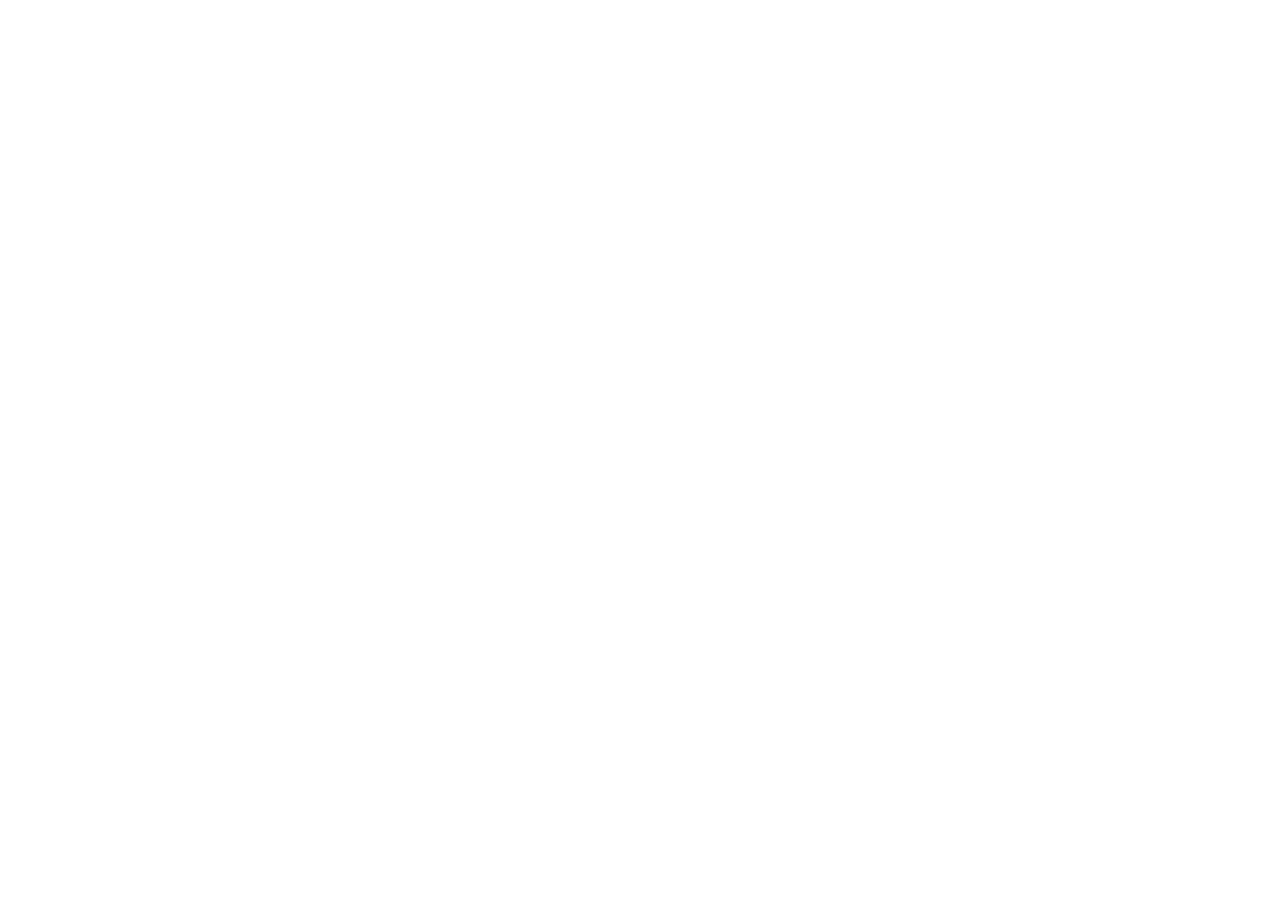
==== UI/index.html @ b2795945 "first commit" ====
<!DOCTYPE html>
<html lang="en">
<head>
    <meta charset="UTF-8">
    <meta name="viewport" content="width=device-width, initial-scale=1.0">
    <title>B11A01-code-solve</title>
</head>
<body>
    
    
</body>
</html>
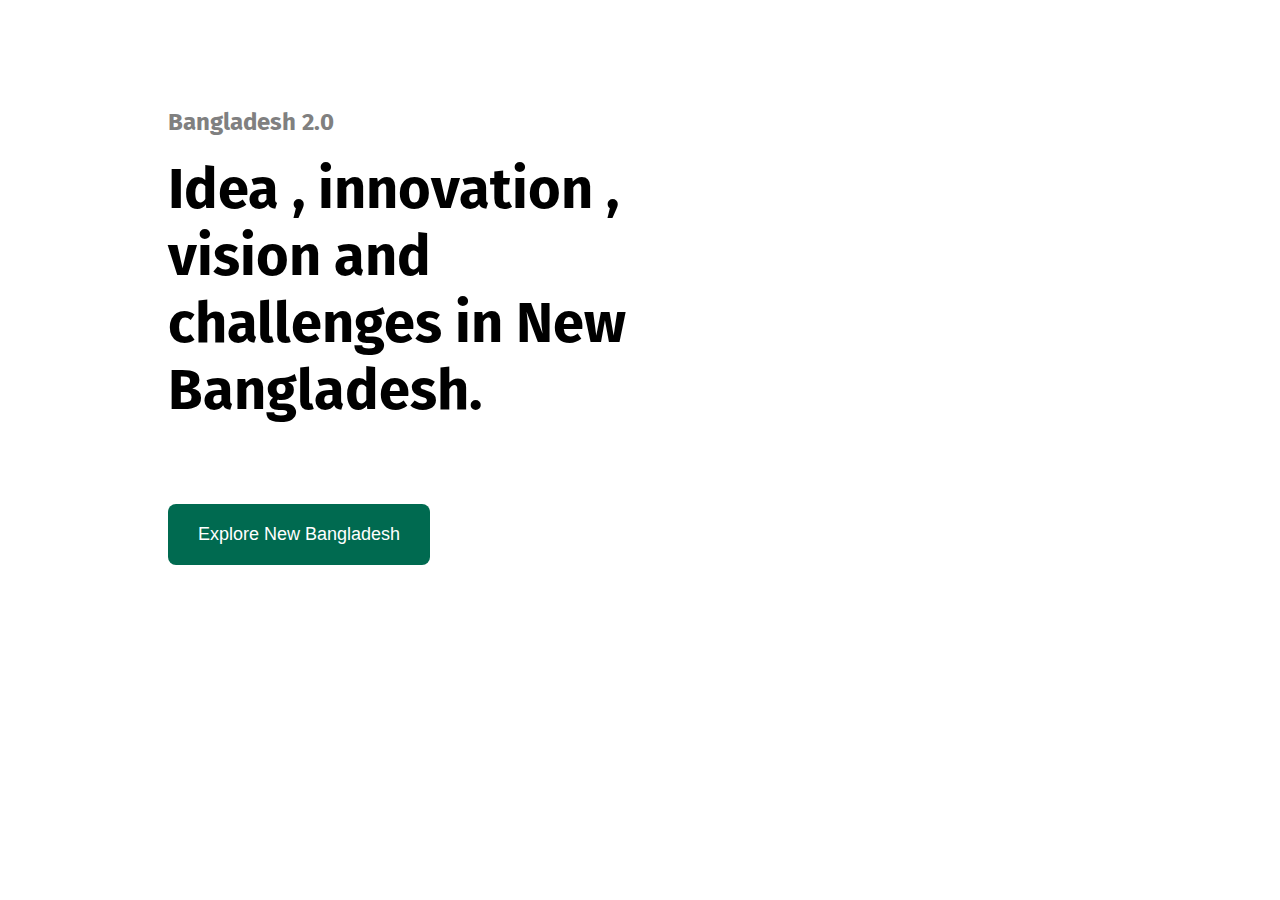
==== commit d0efa1c8: "half banner" ====
--- a/UI/index.html
+++ b/UI/index.html
@@ -4,8 +4,29 @@
     <meta charset="UTF-8">
     <meta name="viewport" content="width=device-width, initial-scale=1.0">
     <title>B11A01-code-solve</title>
+    <style>
+        @import url('https://fonts.googleapis.com/css2?family=Fira+Sans:ital,wght@0,100;0,200;0,300;0,400;0,500;0,600;0,700;0,800;0,900;1,100;1,200;1,300;1,400;1,500;1,600;1,700;1,800;1,900&display=swap');
+        </style>
+        <link rel="stylesheet" href="../styles/styles.css">
 </head>
-<body>
+<body class="bd">
+    <header>
+        <section class="banner-txt  fira-sans-medium">
+            <h2 class="bd2">Bangladesh 2.0<h2></h2>
+            <p class="iiv">Idea , innovation ,
+                vision and challenges in New Bangladesh.</p>
+                <button class="btn1">Explore New Bangladesh</button>
+
+        </section>
+        
+
+    </header>
+    <main>
+
+    </main>
+    <footer>
+
+    </footer>
     
     
 </body>
--- a/styles/styles.css
+++ b/styles/styles.css
@@ -0,0 +1,30 @@
+.bd{
+    padding: 80px 160px;
+}
+.fira-sans-medium {
+    font-family: "Fira Sans", serif;
+    font-weight: 500;
+    font-style: normal;
+  }
+  .banner-txt{
+    
+  }
+  .bd2{
+    color: grey;
+  }
+  .iiv{
+    font-size: 56px;
+    font-weight: bold;
+    margin-top: 16px;
+    max-width: 50%;
+  }
+  .btn1{
+    margin-top: 24px;
+    padding: 20px 30px;
+    font-size: 18px;
+    font-weight: 600px;
+    color: #FFFFFF;
+    background-color: #006A50;
+    border-radius: 8px;
+    border: none;
+  }
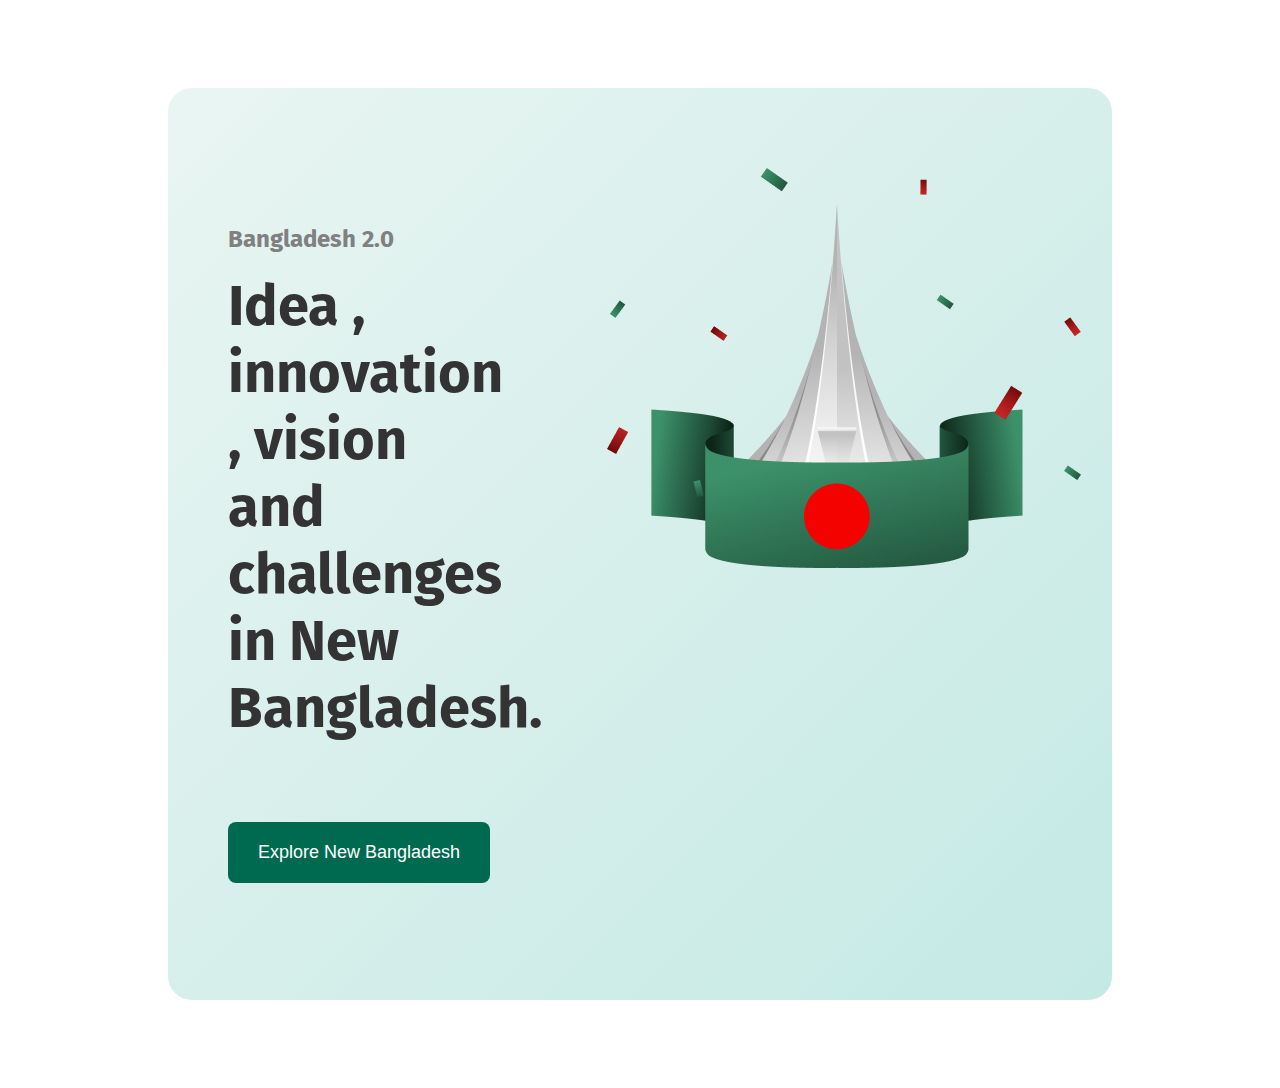
==== commit ce013f4b: "full banner" ====
--- a/UI/index.html
+++ b/UI/index.html
@@ -11,14 +11,18 @@
 </head>
 <body class="bd">
     <header>
-        <section class="banner-txt  fira-sans-medium">
+        <section class="sec1"><div class="banner-txt  fira-sans-medium">
             <h2 class="bd2">Bangladesh 2.0<h2></h2>
             <p class="iiv">Idea , innovation ,
                 vision and challenges in New Bangladesh.</p>
                 <button class="btn1">Explore New Bangladesh</button>
+            </div>
+            <div
+                 class="banner-image"> <img src="../assets/hero.png" alt=""></div>
 
         </section>
-        
+
+
 
     </header>
     <main>
--- a/styles/styles.css
+++ b/styles/styles.css
@@ -7,8 +7,11 @@
     font-style: normal;
   }
   .banner-txt{
-    
-  }
+    padding-left: 59.99px;
+    padding-top: 117px;
+    padding-bottom: 117px;
+}
+  
   .bd2{
     color: grey;
   }
@@ -16,7 +19,7 @@
     font-size: 56px;
     font-weight: bold;
     margin-top: 16px;
-    max-width: 50%;
+    max-width: 67%;
   }
   .btn1{
     margin-top: 24px;
@@ -28,3 +31,12 @@
     border-radius: 8px;
     border: none;
   }
+.sec1{
+    display: flex;
+    background: linear-gradient(135deg, #e9f5f2, #c4e9e4);
+    color: #333;
+    border-radius: 24px;
+}
+.banner-image{
+    padding: 80px 59.99px 80px 64px;
+}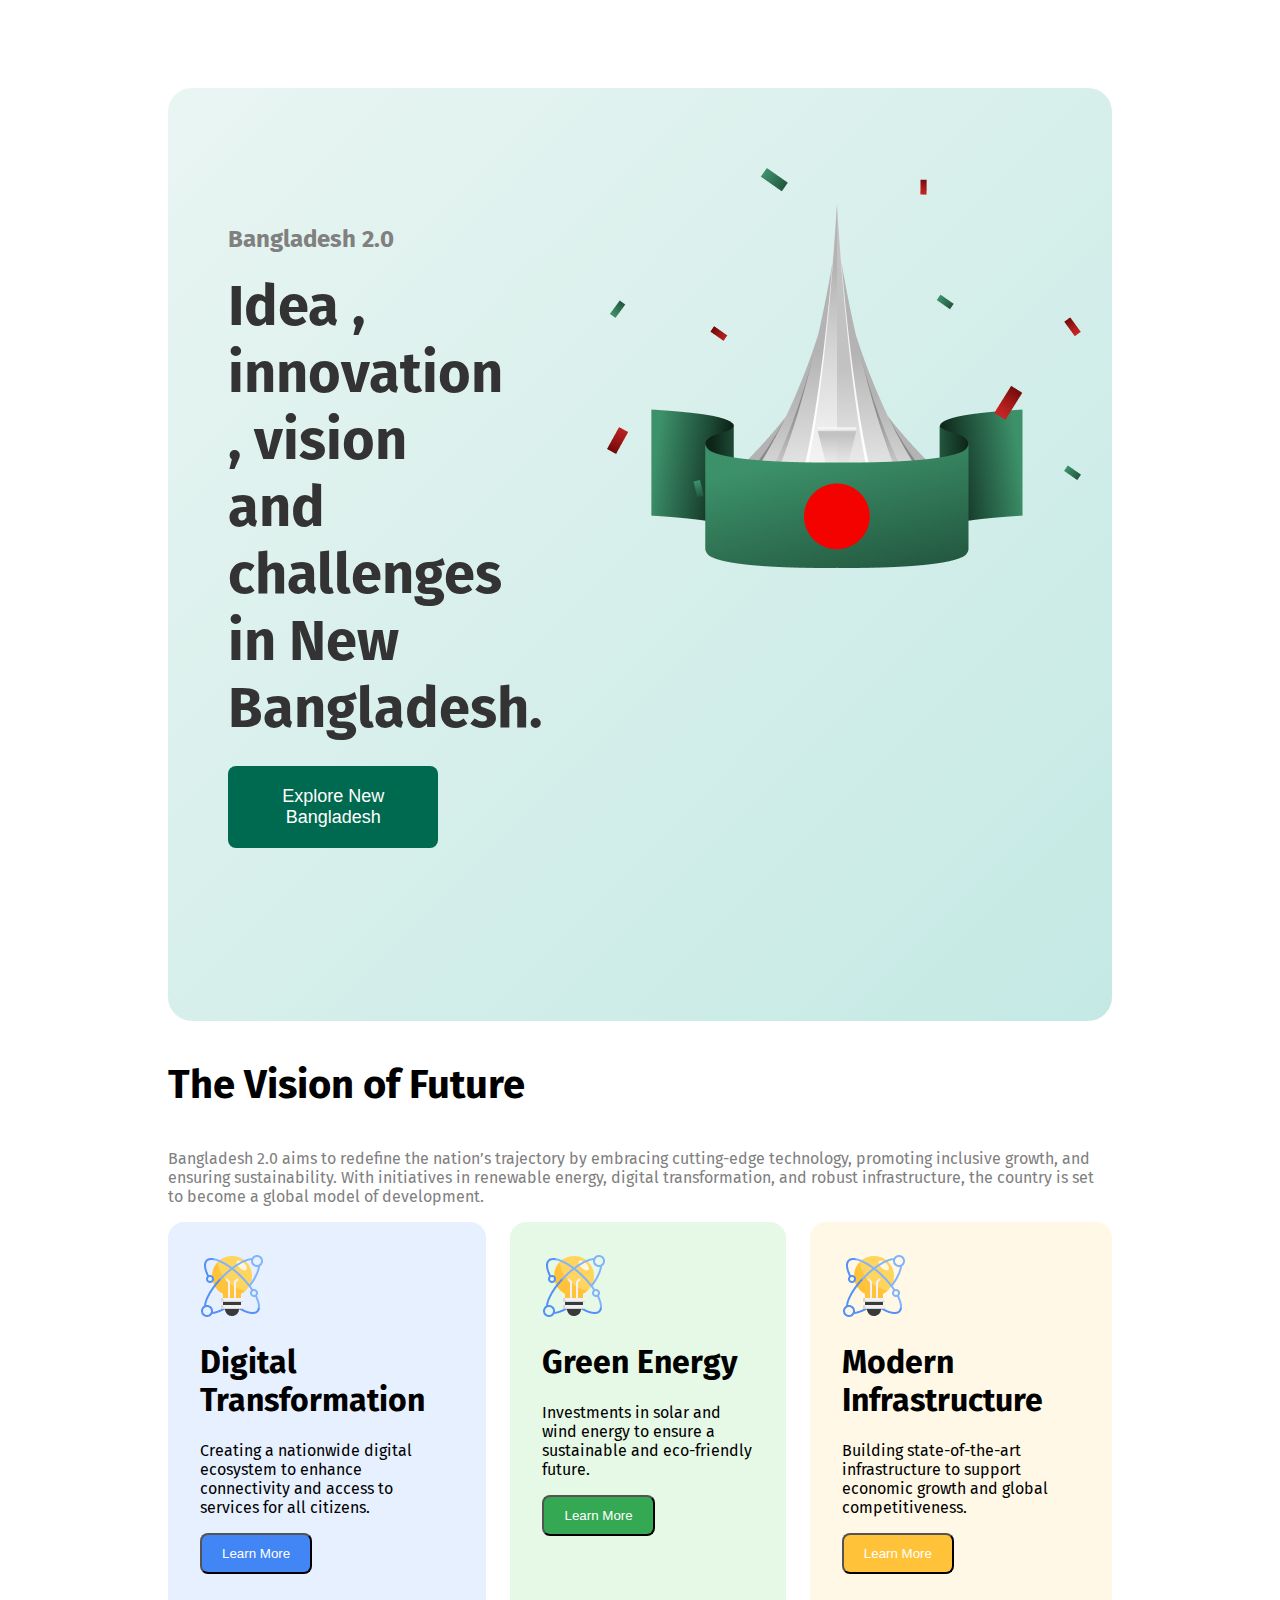
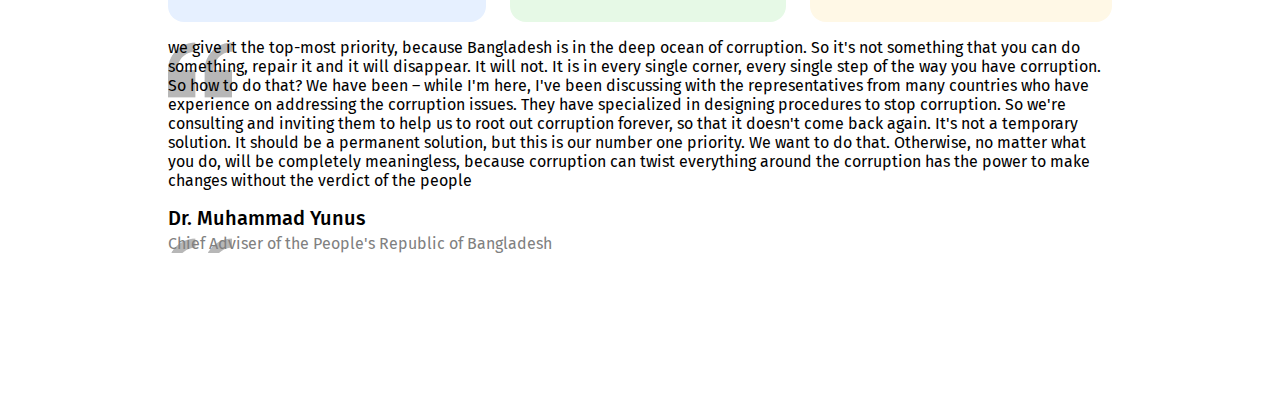
==== commit 66e41bab: "added vision and speech" ====
--- a/UI/index.html
+++ b/UI/index.html
@@ -9,13 +9,14 @@
         </style>
         <link rel="stylesheet" href="../styles/styles.css">
 </head>
-<body class="bd">
+<body class="bd fira-sans-medium">
     <header>
-        <section class="sec1"><div class="banner-txt  fira-sans-medium">
+        <section class="sec1"><div class="banner-txt ">
             <h2 class="bd2">Bangladesh 2.0<h2></h2>
             <p class="iiv">Idea , innovation ,
-                vision and challenges in New Bangladesh.</p>
-                <button class="btn1">Explore New Bangladesh</button>
+                vision and challenges in New Bangladesh. <br>
+                <button class="btn1">Explore New Bangladesh</button></p>
+               
             </div>
             <div
                  class="banner-image"> <img src="../assets/hero.png" alt=""></div>
@@ -26,7 +27,42 @@
 
     </header>
     <main>
+        <section>
+        <p class="future">The Vision of Future</p>
+        <p class="f-description">Bangladesh 2.0 aims to redefine the nation’s trajectory by embracing cutting-edge technology, promoting inclusive growth, and ensuring sustainability. With initiatives in renewable energy, digital transformation, and robust infrastructure, the country is set to become a global model of development.</p>
+        <p>
+            <div class="visions">
+                <div class="v1ppm v1-bg">
+                    <img src="../assets/card-icon.png" alt="">
+                    <h1>Digital Transformation</h1>
+                    <p class="v1p">Creating a nationwide digital ecosystem to enhance connectivity and access to services for all citizens.
+                        </p>
+                       <p> <button class="v1btn vbtn1">Learn More</button>
+                    </p>
+                </div>
+                <div class=" v1ppm v2-bg ">
+                    <img src="../assets/card-icon.png" alt="">
+                    <h1>Green Energy</h1>
+                    <p class="v1p">Investments in solar and wind energy to ensure a sustainable and eco-friendly future.</p>
+                   <p><button class="v1btn vbtn2">Learn More</button></p> 
 
+                </div>
+                <div class="v1p v1ppm v3-bg ">
+                    <img src="../assets/card-icon.png" alt="">
+                    <h1>Modern Infrastructure</h1>
+                    <p>Building state-of-the-art infrastructure to support economic growth and global competitiveness.</p>
+                   <p> <button class="v1btn vbtn3">Learn More</button></p>
+                </div>
+            </div>
+
+        </section>
+        <section  class="">
+                <p class="dr">we give it the top-most priority, because Bangladesh is in the deep ocean of corruption. So it's not something that you can do something, repair it and it will disappear. It will not. It is in every single corner, every single step of the way you have corruption. So how to do that? We have been ― while I'm here, I've been discussing with the representatives from many countries who have experience on addressing the corruption issues. They have specialized in designing procedures to stop corruption. So we're consulting and inviting them to help us to root out corruption forever, so that it doesn't come back again. It's not a temporary solution. It should be a permanent solution, but this is our number one priority. We want to do that. Otherwise, no matter what you do, will be completely meaningless, because corruption can twist everything around the corruption has the power to make changes without the verdict of the people</p>
+                <div class="dr-yunus" >Dr. Muhammad Yunus
+                    <br>
+                <span class="dr bd2">Chief Adviser of the People's Republic of Bangladesh </span>
+            </div> 
+        </section>
     </main>
     <footer>
 
--- a/styles/styles.css
+++ b/styles/styles.css
@@ -1,5 +1,8 @@
 .bd{
     padding: 80px 160px;
+    
+    margin-bottom:80px;
+    
 }
 .fira-sans-medium {
     font-family: "Fira Sans", serif;
@@ -39,4 +42,64 @@
 }
 .banner-image{
     padding: 80px 59.99px 80px 64px;
+}
+.future{
+    font-size: 40px;
+    font-weight: bold;
+}
+.f-description{
+    font-size: 16px;
+    font-weight: normal;
+    color: grey;
+}
+
+.v1ppm{
+    padding: 32px;
+                /* margin: 24px; */
+                border-radius: 16px;
+                font-size: 16px;
+    font-weight: normal;
+}
+.v1btn{
+    padding: 11px 20px;
+    border-radius: 8px;
+    color: #FFFFFF;
+}
+.visions{
+    display: flex;
+    justify-content: space-between;
+    
+    
+}
+.v1-bg{
+    background-color:   #e6f0ff;
+    margin-right: 12px;
+}
+.v2-bg{
+    background-color: #e6f9e6;
+    margin: 0px 12px 0px 12px;
+}
+.v3-bg{
+background-color: #fff8e6;
+margin-left: 12px;
+}
+
+.vbtn1{
+    background-color: #4285f4;
+}
+.vbtn2{
+    background-color: #34a853;
+}
+.vbtn3{
+    background-color: #FFC239;
+}
+.dr{
+    background-image: url("../assets/quote-bg.png");
+    background-repeat: no-repeat;
+    font-size: 16px;
+    font-weight: normal;
+}
+.dr-yunus{
+    font-size: 20px;
+    font-weight: 600px;
 }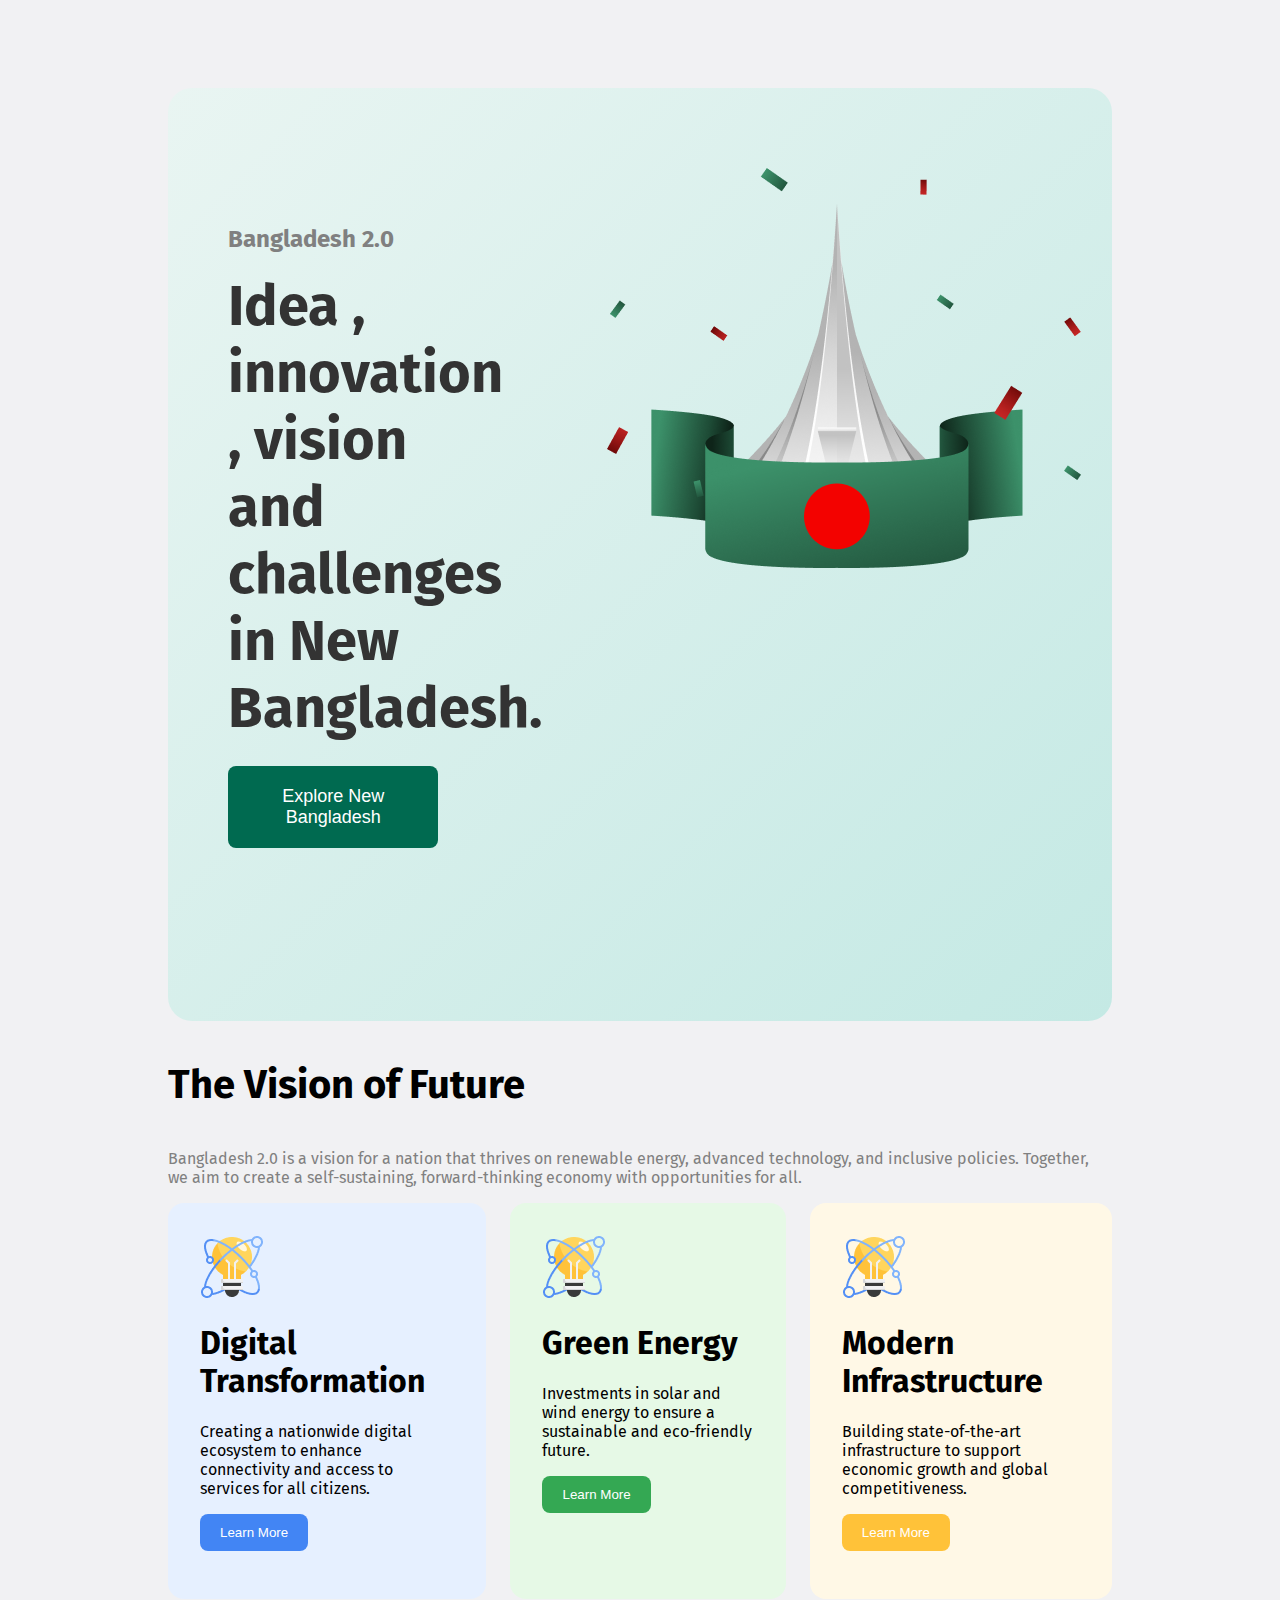
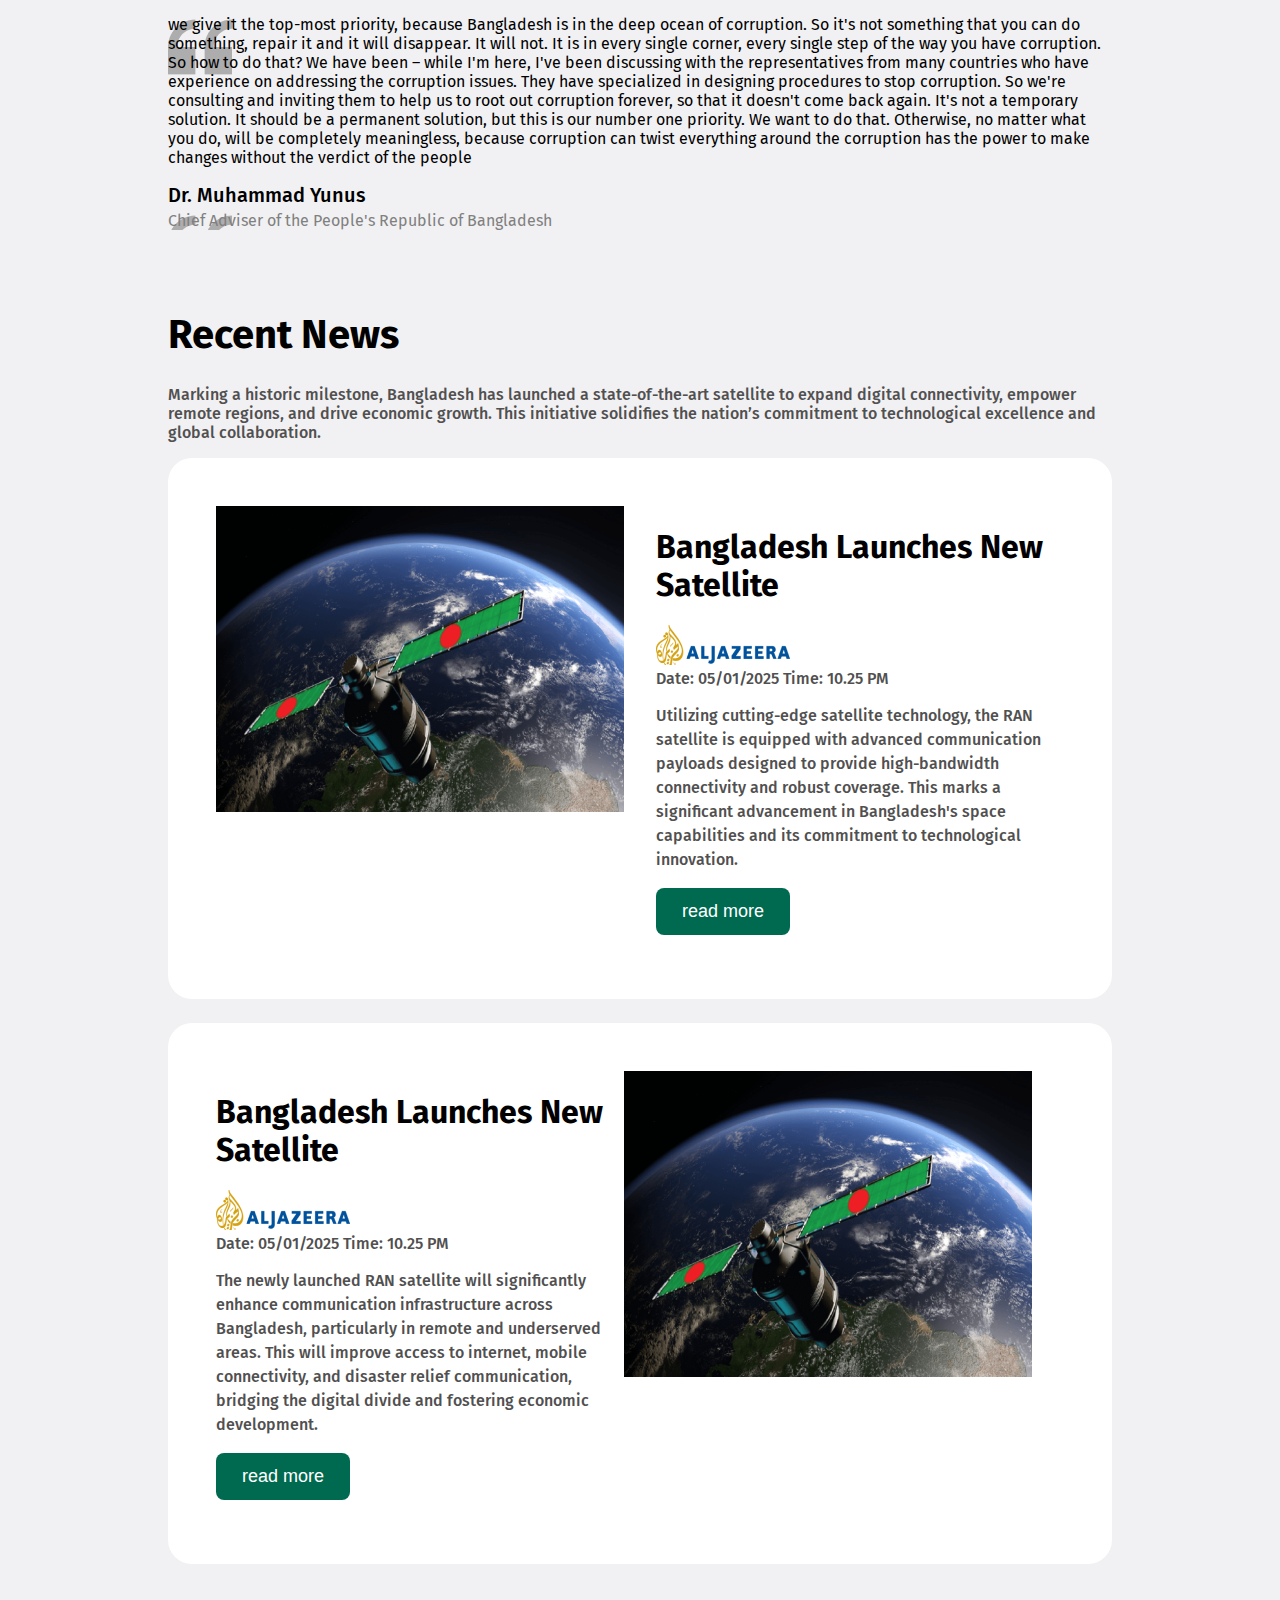
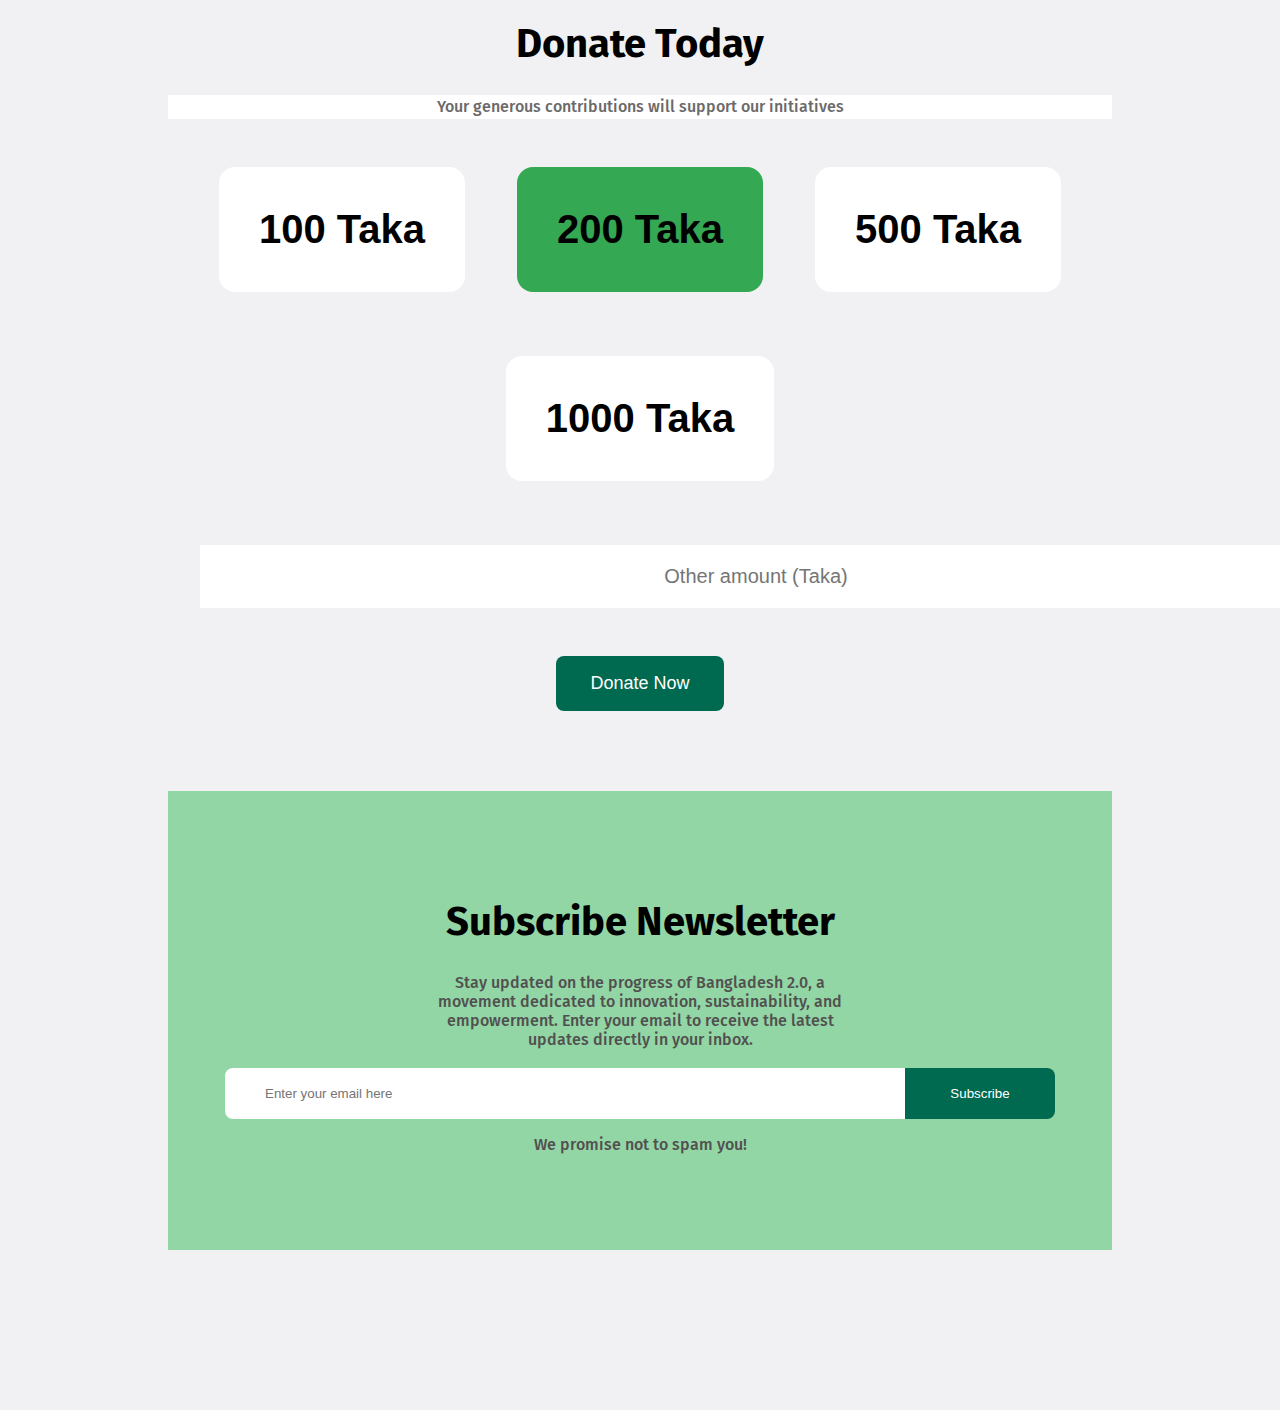
==== commit 9628b238: "added newsletter and removed dummy text" ====
--- a/UI/index.html
+++ b/UI/index.html
@@ -29,7 +29,7 @@
     <main>
         <section>
         <p class="future">The Vision of Future</p>
-        <p class="f-description">Bangladesh 2.0 aims to redefine the nation’s trajectory by embracing cutting-edge technology, promoting inclusive growth, and ensuring sustainability. With initiatives in renewable energy, digital transformation, and robust infrastructure, the country is set to become a global model of development.</p>
+        <p class="f-description">Bangladesh 2.0 is a vision for a nation that thrives on renewable energy, advanced technology, and inclusive policies. Together, we aim to create a self-sustaining, forward-thinking economy with opportunities for all.</p>
         <p>
             <div class="visions">
                 <div class="v1ppm v1-bg">
@@ -56,16 +56,80 @@
             </div>
 
         </section>
-        <section  class="">
+        <section  class="margin">
                 <p class="dr">we give it the top-most priority, because Bangladesh is in the deep ocean of corruption. So it's not something that you can do something, repair it and it will disappear. It will not. It is in every single corner, every single step of the way you have corruption. So how to do that? We have been ― while I'm here, I've been discussing with the representatives from many countries who have experience on addressing the corruption issues. They have specialized in designing procedures to stop corruption. So we're consulting and inviting them to help us to root out corruption forever, so that it doesn't come back again. It's not a temporary solution. It should be a permanent solution, but this is our number one priority. We want to do that. Otherwise, no matter what you do, will be completely meaningless, because corruption can twist everything around the corruption has the power to make changes without the verdict of the people</p>
                 <div class="dr-yunus" >Dr. Muhammad Yunus
                     <br>
                 <span class="dr bd2">Chief Adviser of the People's Republic of Bangladesh </span>
             </div> 
         </section>
+        <section>
+            <h1 class="recent">Recent News</h1>
+            <p class="news">
+                Marking a historic milestone, Bangladesh has launched a state-of-the-art satellite to expand digital connectivity, empower remote regions, and drive economic growth. This initiative solidifies the nation’s commitment to technological excellence and global collaboration.</p>
+            <div class="satelite-launch">
+                <div>
+                    <img class="sat-image" src="../assets/satelite.png" alt="">
+                </div>
+                <div>
+                    <p>
+                        <h1 class="satelite">Bangladesh Launches New Satellite </h1>
+                        <img  src="../assets/al-jazeera.png" alt="">
+                        <br>
+                        <span class="news">Date: 05/01/2025  Time: 10.25 PM</span>
+                        <p class="news line-height">Utilizing cutting-edge satellite technology, the RAN satellite is equipped with advanced communication payloads designed to provide high-bandwidth connectivity and robust coverage. This marks a significant advancement in Bangladesh's space capabilities and its commitment to technological innovation.</p>
+                        <button class="read-more">read more</button>
+                    </p>
+                </div>
+            </div>
+            <div class="satelite-launch">
+                <div>
+                    
+                    <p>
+                        <h1 class="satelite">Bangladesh Launches New Satellite </h1>
+                        <img  src="../assets/al-jazeera.png" alt="">
+                        <br>
+                        <span class="news">Date: 05/01/2025  Time: 10.25 PM</span>
+                        <p class="news line-height">The newly launched RAN satellite will significantly enhance communication infrastructure across Bangladesh, particularly in remote and underserved areas. This will improve access to internet, mobile connectivity, and disaster relief communication, bridging the digital divide and fostering economic development.</p>
+                        <button class="read-more">read more</button>
+                    </p>
+                </div>
+                <div>
+                    <img class="sat-image" src="../assets/satelite.png" alt="">
+                </div>
+            </div>
+        </section>
+        <section class="donate">
+            <div>
+            <h1 class="dnt-tdy">Donate Today</h1>
+            <p class="generous">Your generous contributions will support our initiatives</p>
+        </div>
+        <div class="taka">
+            <button class="amount">100 Taka</button>
+            <button class="amount l"> 200 Taka</button>
+            <button class="amount">500 Taka</button>
+            <button class="amount">1000 Taka</button>
+            <br>
+            <div>
+            <input class="amnt" type="text" name="ther amount" class="amnt" placeholder="Other amount (Taka)"></div>
+            <p><button class="dnt" type="button">Donate Now</button></p>
+        </div>
+        
+
+        </section>
     </main>
-    <footer>
-
+    <footer class="ftr">
+        <h1 class="sbscrbe">Subscribe Newsletter</h1>
+        <div class="updte news">Stay updated on the progress of Bangladesh 2.0, a movement dedicated to innovation, sustainability, and empowerment. Enter your email to receive the latest updates directly in your inbox.</div>
+        <br>
+        <div class="merge">
+            <div>
+                    <input class="email" type="email" name="email" id="" placeholder="Enter your email here">
+            </div>
+            <div><button class="sub" type="submit">Subscribe</button></div>
+            
+        </div>
+        <p class="news">We promise not to spam you!</p>
     </footer>
     
     
--- a/styles/styles.css
+++ b/styles/styles.css
@@ -2,6 +2,7 @@
     padding: 80px 160px;
     
     margin-bottom:80px;
+    background-color: #F1F1F3
     
 }
 .fira-sans-medium {
@@ -64,6 +65,7 @@
     padding: 11px 20px;
     border-radius: 8px;
     color: #FFFFFF;
+    border: none;
 }
 .visions{
     display: flex;
@@ -86,6 +88,7 @@
 
 .vbtn1{
     background-color: #4285f4;
+    
 }
 .vbtn2{
     background-color: #34a853;
@@ -102,4 +105,126 @@
 .dr-yunus{
     font-size: 20px;
     font-weight: 600px;
-}+}
+.margin{
+    margin-bottom: 80px;
+}
+.recent{
+    font-size: 40px;
+    font-weight: bold;
+}
+.news{
+    color: #515050;
+}
+.satelite{
+    font-size: 32px;
+    font-weight: bold;
+   
+}
+.satelite-launch{
+    display: flex;
+    padding: 48px;
+    background-color: #FFFFFF;
+    border-radius: 24px;
+    box-shadow: #a1a4a4;
+    margin-bottom: 24px;
+
+}
+.sat-image{
+    margin-right: 32px;
+}
+.line-height{
+    line-height: 24px;
+}
+.read-more{
+    color: #FFFFFF;
+    font-size: 18px;
+    font-weight: 600px;
+    padding: 13px 26px;
+    border-radius: 8px;
+    border: none;
+    background-color: #006A50;
+}
+.donate{
+    margin-top: 56px;
+    text-align: center;
+}
+.dnt-tdy{
+    font-size: 40px;
+    font-weight: bold;
+}
+.generous{
+    line-height: 24px ;
+    color: #6b6a6a;
+    background-color: #FFFFFF;
+}
+.amount{
+    font-size: 40px;
+    font-weight: bold;
+    padding: 40px;
+    background-color: #FFFFFF;
+    margin: 32px 24px;
+
+
+    border: none;
+    justify-content: center;
+    border-radius: 16px;
+}
+.l{
+    background-color: #34a853;
+}
+.amnt{
+    margin: 32px;
+    padding: 20px 40px;
+    border: none;
+    text-align: center;
+    font-size: 20px;
+    width: 1032px;
+    
+    
+}
+.dnt{
+    font-size: 18px;
+    font-weight: 600px;
+    color: #FFFFFF;
+    background-color: #006A50;
+    border: none;
+    border-radius: 8px;
+    padding:17px 34px ;
+}
+.ftr{
+    margin-top: 80px;
+    padding: 80px 100px;
+    background-color: #93d6a5;
+    text-align: center;
+    padding:80px 265px ;
+    
+}
+.sbscrbe{
+    font-size: 40px;
+    font-weight: bold;
+   text-align: center;
+
+
+}
+.email{
+    width: 600px;
+    padding: 18px 40px;
+    border: none;
+    border-radius: 8px 0px 0px 8px;
+    
+}
+.sub{
+    width: 150px;
+    padding: 18px 40px;
+    background-color: #006A50;
+    color: #FFFFFF;
+    border: none;
+    border-radius: 0px 8px 8px 0px;
+    
+
+}
+.merge{
+    display: flex;
+    justify-content: center; 
+}
